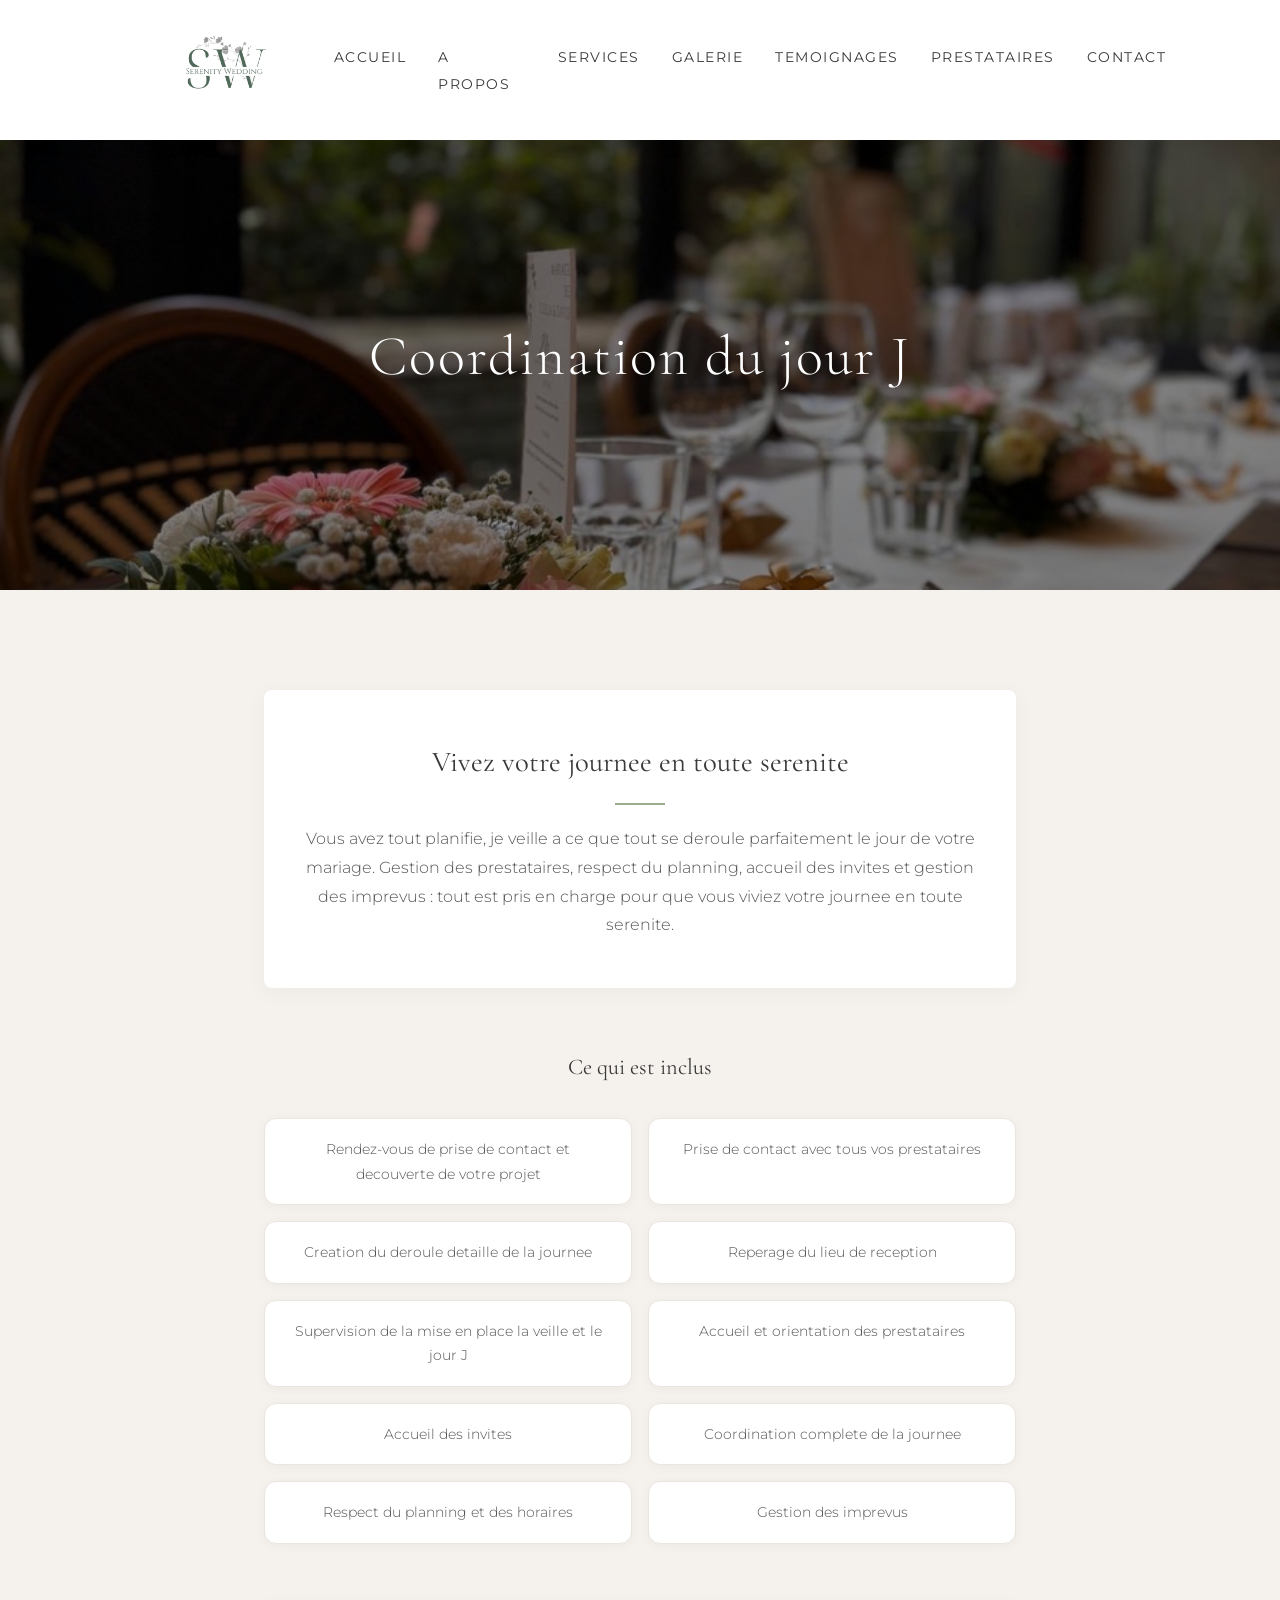
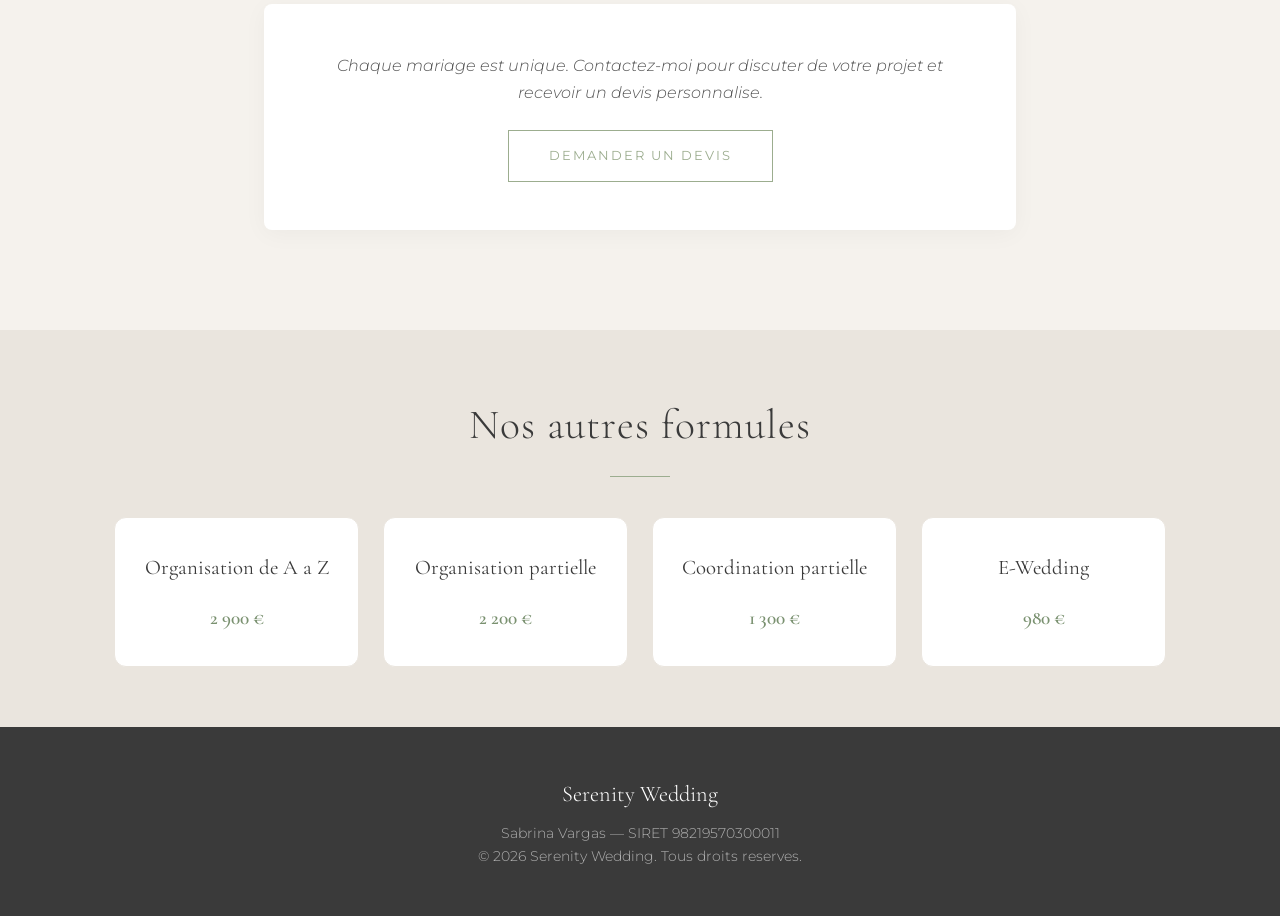
==== coordination-jour-j.html @ 988cf2c5 "Hover vert sauge sur les cartes services + bouton En savoir plus vert Co-Authored-By: Claude Opus 4." ====
<!DOCTYPE html>
<html lang="fr">
<head>
  <meta charset="UTF-8">
  <meta name="viewport" content="width=device-width, initial-scale=1.0">
  <title>Coordination du jour J | Serenity Wedding</title>
  <meta name="description" content="Formule Coordination du jour J - Serenity Wedding coordonne votre mariage pour une journee parfaite.">
  <link rel="preconnect" href="https://fonts.googleapis.com">
  <link href="https://fonts.googleapis.com/css2?family=Cormorant+Garamond:ital,wght@0,300;0,400;0,600;1,300;1,400&family=Montserrat:wght@300;400;500&display=swap" rel="stylesheet">
  <link rel="stylesheet" href="style.css?v=5">
</head>
<body>

  <nav class="navbar" id="navbar">
    <div class="nav-container">
      <a href="index.html" class="logo"><img src="images/logoserenitywedding.jpeg" alt="Serenity Wedding" class="logo-img"></a>
      <button class="nav-toggle" id="nav-toggle" aria-label="Menu">
        <span></span><span></span><span></span>
      </button>
      <ul class="nav-links" id="nav-links">
        <li><a href="index.html">Accueil</a></li>
        <li><a href="index.html#about">A propos</a></li>
        <li><a href="index.html#services">Services</a></li>
        <li><a href="index.html#galerie">Galerie</a></li>
        <li><a href="index.html#temoignages">Temoignages</a></li>
        <li><a href="index.html#partenaires">Prestataires</a></li>
        <li><a href="index.html#contact">Contact</a></li>
      </ul>
    </div>
  </nav>

  <section class="service-hero">
    <div class="service-hero-overlay"></div>
    <div class="service-hero-content">
      <h1>Coordination du jour J</h1>
    </div>
  </section>

  <section class="section">
    <div class="container service-detail">
      <div class="service-detail-intro">
        <h2>Vivez votre journee en toute serenite</h2>
        <p>
          Vous avez tout planifie, je veille a ce que tout se deroule parfaitement
          le jour de votre mariage. Gestion des prestataires, respect du planning,
          accueil des invites et gestion des imprevus : tout est pris en charge
          pour que vous viviez votre journee en toute serenite.
        </p>
      </div>
      <div class="service-detail-includes">
        <h3>Ce qui est inclus</h3>
        <ul>
          <li>Rendez-vous de prise de contact et decouverte de votre projet</li>
          <li>Prise de contact avec tous vos prestataires</li>
          <li>Creation du deroule detaille de la journee</li>
          <li>Reperage du lieu de reception</li>
          <li>Supervision de la mise en place la veille et le jour J</li>
          <li>Accueil et orientation des prestataires</li>
          <li>Accueil des invites</li>
          <li>Coordination complete de la journee</li>
          <li>Respect du planning et des horaires</li>
          <li>Gestion des imprevus</li>
        </ul>
      </div>
      <div class="service-detail-cta">
        <p>Chaque mariage est unique. Contactez-moi pour discuter de votre projet et recevoir un devis personnalise.</p>
        <a href="index.html#contact" class="btn">Demander un devis</a>
      </div>
    </div>
  </section>

  <section class="other-services">
    <div class="container">
      <h2 class="section-title">Nos autres formules</h2>
      <div class="services-grid">
        <a href="organisation-de-a-a-z.html" class="service-card">
          <h3>Organisation de A a Z</h3>
          <p class="service-price">2 900 &euro;</p>
        </a>
        <a href="organisation-partielle.html" class="service-card">
          <h3>Organisation partielle</h3>
          <p class="service-price">2 200 &euro;</p>
        </a>
        <a href="coordination-partielle.html" class="service-card">
          <h3>Coordination partielle</h3>
          <p class="service-price">1 300 &euro;</p>
        </a>
        <a href="e-wedding.html" class="service-card">
          <h3>E-Wedding</h3>
          <p class="service-price">980 &euro;</p>
        </a>
      </div>
    </div>
  </section>

  <footer class="footer">
    <div class="container">
      <p class="footer-logo">Serenity Wedding</p>
      <p>Sabrina Vargas — SIRET 98219570300011</p>
      <p>&copy; 2026 Serenity Wedding. Tous droits reserves.</p>
    </div>
  </footer>

  <script src="script.js"></script>
</body>
</html>
---- style.css ----
/* ===== Variables & Reset ===== */
:root {
  --color-cream: #f5f2ed;
  --color-blush: #eae5de;
  --color-rose: #c5cfc0;
  --color-sage: #9cad8f;
  --color-sage-dark: #7a9170;
  --color-dark: #3a3a3a;
  --color-text: #555;
  --color-white: #fff;
  --font-heading: 'Cormorant Garamond', Georgia, serif;
  --font-body: 'Montserrat', Arial, sans-serif;
}

*, *::before, *::after {
  margin: 0;
  padding: 0;
  box-sizing: border-box;
}

html {
  scroll-behavior: smooth;
}

body {
  font-family: var(--font-body);
  font-weight: 300;
  color: var(--color-text);
  background: var(--color-cream);
  line-height: 1.7;
}

a {
  text-decoration: none;
  color: inherit;
}

ul {
  list-style: none;
}

img {
  max-width: 100%;
  display: block;
}

.container {
  max-width: 1100px;
  margin: 0 auto;
  padding: 0 24px;
}

/* ===== Navbar ===== */
.navbar {
  position: fixed;
  top: 0;
  left: 0;
  width: 100%;
  z-index: 100;
  background: var(--color-white);
  box-shadow: 0 2px 20px rgba(0,0,0,0.06);
  transition: box-shadow 0.3s;
}

.nav-container {
  max-width: 1100px;
  margin: 0 auto;
  padding: 0 24px;
  display: flex;
  justify-content: space-between;
  align-items: center;
  height: 140px;
}

.logo {
  display: flex;
  align-items: center;
}

.logo-img {
  height: 110px;
  width: 220px;
  object-fit: contain;
}

.nav-links {
  display: flex;
  gap: 32px;
}

.nav-links a {
  font-size: 0.85rem;
  font-weight: 400;
  text-transform: uppercase;
  letter-spacing: 1.5px;
  color: var(--color-dark);
  transition: color 0.3s;
  position: relative;
}

.nav-links a::after {
  content: '';
  position: absolute;
  bottom: -4px;
  left: 0;
  width: 0;
  height: 1px;
  background: var(--color-sage);
  transition: width 0.3s;
}

.nav-links a:hover::after {
  width: 100%;
}

.nav-toggle {
  display: none;
  background: none;
  border: none;
  cursor: pointer;
  flex-direction: column;
  gap: 5px;
}

.nav-toggle span {
  display: block;
  width: 24px;
  height: 2px;
  background: var(--color-dark);
}

/* ===== Hero ===== */
.hero {
  position: relative;
  height: 100vh;
  min-height: 600px;
  display: flex;
  align-items: center;
  justify-content: center;
  text-align: center;
  background: url('images/deco.jpg') center/cover no-repeat;
  overflow: hidden;
}

.hero-overlay {
  position: absolute;
  inset: 0;
  background: rgba(0,0,0,0.4);
}

.hero-content {
  position: relative;
  z-index: 1;
  color: var(--color-white);
  padding: 0 24px;
}

.hero-subtitle {
  font-family: var(--font-body);
  font-size: 0.85rem;
  text-transform: uppercase;
  letter-spacing: 4px;
  margin-bottom: 16px;
  font-weight: 400;
}

.hero-content h1 {
  font-family: var(--font-heading);
  font-size: clamp(2.5rem, 6vw, 5rem);
  font-weight: 300;
  letter-spacing: 2px;
  margin-bottom: 16px;
  line-height: 1.1;
}

.hero-tagline {
  font-family: var(--font-heading);
  font-size: clamp(1rem, 2.5vw, 1.4rem);
  font-weight: 300;
  font-style: italic;
  margin-bottom: 40px;
  opacity: 0.9;
}

/* ===== Button ===== */
.btn {
  display: inline-block;
  padding: 14px 40px;
  border: 1.5px solid var(--color-white);
  color: var(--color-white);
  font-family: var(--font-body);
  font-size: 0.8rem;
  text-transform: uppercase;
  letter-spacing: 2px;
  font-weight: 400;
  background: transparent;
  cursor: pointer;
  transition: background 0.3s, color 0.3s;
}

.btn:hover {
  background: var(--color-white);
  color: var(--color-dark);
}

.section .btn {
  border-color: var(--color-sage);
  color: var(--color-sage);
}

.section .btn:hover {
  background: var(--color-sage);
  color: var(--color-white);
}

/* ===== Sections ===== */
.section {
  padding: 100px 0;
}

.section-alt {
  background: var(--color-blush);
}

.section-title {
  font-family: var(--font-heading);
  font-size: clamp(1.8rem, 4vw, 2.6rem);
  font-weight: 300;
  text-align: center;
  color: var(--color-dark);
  margin-bottom: 60px;
  letter-spacing: 1px;
}

.section-title::after {
  content: '';
  display: block;
  width: 60px;
  height: 1px;
  background: var(--color-sage);
  margin: 16px auto 0;
}

/* ===== Presentation Sabrina ===== */
.presentation {
  padding: 0;
}

.presentation-content {
  display: grid;
  grid-template-columns: 1fr 1fr;
  min-height: 700px;
}

.presentation-text {
  display: flex;
  flex-direction: column;
  align-items: center;
  justify-content: center;
  padding: 80px 60px;
  background: var(--color-cream);
  text-align: center;
}

.presentation-line {
  width: 1px;
  height: 60px;
  background: var(--color-dark);
  margin-bottom: 32px;
}

.presentation-text h2 {
  font-family: var(--font-heading);
  font-size: clamp(2rem, 4vw, 3rem);
  font-weight: 400;
  color: var(--color-dark);
  letter-spacing: 3px;
  text-transform: uppercase;
  margin-bottom: 20px;
}

.presentation-tagline {
  font-family: var(--font-heading);
  font-size: 1.15rem;
  font-style: italic;
  color: var(--color-text);
  margin-bottom: 28px;
  line-height: 1.8;
}

.presentation-about p {
  font-size: 0.95rem;
  margin-bottom: 16px;
  max-width: 400px;
  text-align: center;
}

.presentation-logo {
  margin-top: 32px;
  height: 180px;
  width: auto;
}

.presentation-photo {
  overflow: hidden;
}

.presentation-photo img {
  width: 100%;
  height: 100%;
  object-fit: cover;
}

.about-image img {
  width: 100%;
  border-radius: 4px;
  object-fit: cover;
}

.gallery-item img {
  width: 100%;
  aspect-ratio: 1;
  object-fit: cover;
  border-radius: 4px;
  transition: transform 0.4s;
}

.gallery-item:hover img {
  transform: scale(1.05);
}

/* ===== Placeholder images ===== */
.placeholder-img {
  width: 100%;
  aspect-ratio: 4/3;
  background: linear-gradient(135deg, var(--color-blush), #b5c4ae);
  display: flex;
  align-items: center;
  justify-content: center;
  font-family: var(--font-heading);
  font-size: 1.1rem;
  color: var(--color-white);
  font-style: italic;
  border-radius: 4px;
}

/* ===== Services ===== */
.services-grid {
  display: grid;
  grid-template-columns: repeat(3, 1fr);
  gap: 32px;
}

.service-card {
  background: var(--color-white);
  padding: 48px 36px;
  text-align: center;
  border-radius: 12px;
  border: 1px solid var(--color-blush);
  transition: transform 0.3s, box-shadow 0.3s, background 0.3s, border-color 0.3s;
}

.service-card:hover {
  transform: translateY(-4px);
  box-shadow: 0 12px 40px rgba(0,0,0,0.06);
  background: var(--color-sage);
  border-color: var(--color-sage);
}

.service-card:hover h3,
.service-card:hover p,
.service-card:hover .service-icon,
.service-card:hover .service-price,
.service-card:hover .service-link {
  color: var(--color-white);
}

.service-icon {
  font-size: 2rem;
  color: var(--color-sage);
  margin-bottom: 20px;
}

.service-card h3 {
  font-family: var(--font-heading);
  font-size: 1.3rem;
  font-weight: 400;
  color: var(--color-dark);
  margin-bottom: 12px;
}

.service-card p {
  font-size: 0.9rem;
  line-height: 1.7;
}

/* ===== Gallery ===== */
.gallery-grid {
  display: grid;
  grid-template-columns: repeat(3, 1fr);
  gap: 16px;
}

.gallery-item {
  overflow: hidden;
  border-radius: 4px;
}

.gallery-item .placeholder-img {
  aspect-ratio: 1;
  transition: transform 0.4s;
}

.gallery-item:hover .placeholder-img {
  transform: scale(1.05);
}

/* ===== Testimonials ===== */
.testimonials-grid {
  display: grid;
  grid-template-columns: repeat(3, 1fr);
  gap: 32px;
}

.testimonial-card {
  background: var(--color-white);
  padding: 40px 32px;
  border-radius: 4px;
  text-align: center;
}

.testimonial-stars {
  color: var(--color-sage);
  font-size: 1.2rem;
  margin-bottom: 16px;
  letter-spacing: 2px;
}

.testimonial-text {
  font-family: var(--font-heading);
  font-size: 1.1rem;
  font-style: italic;
  color: var(--color-dark);
  line-height: 1.7;
  margin-bottom: 20px;
}

.testimonial-author {
  font-size: 0.85rem;
  color: var(--color-sage);
  font-weight: 500;
  letter-spacing: 1px;
}

/* ===== Partenaires ===== */
.partenaires-intro {
  text-align: center;
  font-size: 0.95rem;
  max-width: 600px;
  margin: -40px auto 48px;
}

.partenaires-grid {
  display: grid;
  grid-template-columns: repeat(4, 1fr);
  gap: 32px;
}

.partenaire-card {
  background: var(--color-white);
  padding: 32px 24px;
  text-align: center;
  border-radius: 4px;
  transition: transform 0.3s, box-shadow 0.3s;
}

.partenaire-card:hover {
  transform: translateY(-4px);
  box-shadow: 0 12px 40px rgba(0,0,0,0.06);
}

.partenaire-logo-img {
  width: 120px;
  height: 120px;
  object-fit: contain;
  margin: 0 auto 16px;
  border-radius: 50%;
}

.partenaire-card h3 {
  font-family: var(--font-heading);
  font-size: 1.1rem;
  font-weight: 400;
  color: var(--color-dark);
  margin-bottom: 4px;
}

.partenaire-card p {
  font-size: 0.8rem;
  color: var(--color-sage);
  text-transform: uppercase;
  letter-spacing: 1px;
}

/* ===== Contact ===== */
.contact-content {
  display: grid;
  grid-template-columns: 1fr 1fr;
  gap: 60px;
}

.contact-info h3 {
  font-family: var(--font-heading);
  font-size: 1.6rem;
  font-weight: 400;
  color: var(--color-dark);
  margin-bottom: 16px;
}

.contact-info > p {
  font-size: 0.95rem;
  margin-bottom: 28px;
}

.contact-details p {
  font-size: 0.9rem;
  margin-bottom: 8px;
}

.social-links {
  margin-top: 24px;
  display: flex;
  gap: 20px;
}

.social-links a {
  font-size: 0.8rem;
  text-transform: uppercase;
  letter-spacing: 1.5px;
  color: var(--color-sage);
  font-weight: 500;
  transition: opacity 0.3s;
}

.social-links a:hover {
  opacity: 0.7;
}

.contact-form {
  display: flex;
  flex-direction: column;
  gap: 16px;
}

.contact-form input,
.contact-form textarea {
  width: 100%;
  padding: 14px 18px;
  border: 1px solid #ddd;
  background: var(--color-white);
  font-family: var(--font-body);
  font-size: 0.9rem;
  font-weight: 300;
  color: var(--color-dark);
  border-radius: 4px;
  transition: border-color 0.3s;
}

.contact-form input:focus,
.contact-form textarea:focus {
  outline: none;
  border-color: var(--color-sage);
}

.contact-form textarea {
  resize: vertical;
}

.contact-form .btn {
  align-self: flex-start;
  border-color: var(--color-sage);
  color: var(--color-sage);
}

.contact-form .btn:hover {
  background: var(--color-sage);
  color: var(--color-white);
}

/* ===== Footer ===== */
.footer {
  background: var(--color-dark);
  color: rgba(255,255,255,0.6);
  text-align: center;
  padding: 48px 0;
  font-size: 0.85rem;
}

.footer-logo {
  font-family: var(--font-heading);
  font-size: 1.4rem;
  color: var(--color-white);
  margin-bottom: 8px;
  font-weight: 300;
}

/* ===== Service cards on homepage ===== */
.formules-subtitle {
  text-align: center;
  font-family: var(--font-heading);
  font-size: 1.1rem;
  font-style: italic;
  color: var(--color-text);
  margin-top: -48px;
  margin-bottom: 48px;
}

.service-card {
  display: block;
  text-decoration: none;
  color: inherit;
}

.service-price {
  font-family: var(--font-heading);
  font-size: 1.6rem;
  font-weight: 600;
  color: var(--color-sage-dark);
  margin-top: 16px;
}

.service-link {
  display: inline-block;
  margin-top: 16px;
  padding: 8px 20px;
  font-size: 0.75rem;
  text-transform: uppercase;
  letter-spacing: 1.5px;
  color: var(--color-white);
  background: var(--color-sage);
  border-radius: 50px;
  font-weight: 500;
  transition: background 0.3s;
}

.service-card:hover .service-link {
  background: var(--color-white);
  color: var(--color-sage);
}

/* ===== Service detail pages ===== */
.service-hero {
  position: relative;
  height: 50vh;
  min-height: 350px;
  display: flex;
  align-items: center;
  justify-content: center;
  text-align: center;
  background: url('images/deco.jpg') center/cover no-repeat;
  margin-top: 140px;
}

.service-hero-overlay {
  position: absolute;
  inset: 0;
  background: rgba(0,0,0,0.45);
}

.service-hero-content {
  position: relative;
  z-index: 1;
  color: var(--color-white);
}

.service-hero-content h1 {
  font-family: var(--font-heading);
  font-size: clamp(2rem, 5vw, 3.5rem);
  font-weight: 300;
  letter-spacing: 2px;
  margin-bottom: 16px;
}

.service-hero-price {
  font-family: var(--font-heading);
  font-size: 2rem;
  font-weight: 400;
}

.service-detail {
  max-width: 800px;
}

.service-detail-intro {
  text-align: center;
  margin-bottom: 60px;
  background: var(--color-white);
  padding: 48px 40px;
  border-radius: 8px;
  box-shadow: 0 4px 24px rgba(0,0,0,0.04);
}

.service-detail-intro h2 {
  font-family: var(--font-heading);
  font-size: 1.8rem;
  font-weight: 400;
  color: var(--color-dark);
  margin-bottom: 20px;
}

.service-detail-intro h2::after {
  content: '';
  display: block;
  width: 50px;
  height: 2px;
  background: var(--color-sage);
  margin: 16px auto 0;
}

.service-detail-intro p {
  font-size: 1rem;
  line-height: 1.8;
}

.service-detail-includes {
  margin-bottom: 60px;
  text-align: center;
}

.service-detail-includes h3 {
  font-family: var(--font-heading);
  font-size: 1.4rem;
  font-weight: 400;
  color: var(--color-dark);
  margin-bottom: 32px;
  text-align: center;
}

.service-detail-includes ul {
  list-style: none;
  padding: 0;
  display: grid;
  grid-template-columns: 1fr 1fr;
  gap: 16px;
}

.service-detail-includes li {
  background: var(--color-white);
  padding: 18px 24px;
  border-radius: 12px;
  font-size: 0.9rem;
  box-shadow: 0 2px 12px rgba(0,0,0,0.04);
  border: 1px solid var(--color-blush);
  text-align: center;
  transition: background 0.3s, border-color 0.3s;
}

.service-detail-includes li:hover {
  background: var(--color-sage);
  color: var(--color-white);
  border-color: var(--color-sage);
}

/* ===== Other services nav ===== */
.other-services {
  background: var(--color-blush);
  padding: 60px 0;
}

.other-services .section-title {
  margin-bottom: 40px;
}

.other-services .services-grid {
  display: grid;
  grid-template-columns: repeat(auto-fit, minmax(200px, 1fr));
  gap: 24px;
}

.other-services .service-card {
  padding: 32px 24px;
}

.other-services .service-card .service-price {
  font-size: 1.2rem;
}

.service-detail-cta {
  text-align: center;
  padding: 48px 40px;
  background: var(--color-white);
  border-radius: 8px;
  box-shadow: 0 4px 24px rgba(0,0,0,0.04);
}

.service-detail-cta p {
  font-size: 1rem;
  margin-bottom: 24px;
  font-style: italic;
}

/* ===== Responsive ===== */
@media (max-width: 768px) {
  .nav-toggle {
    display: flex;
  }

  .nav-links {
    position: fixed;
    top: 0;
    right: -100%;
    width: 280px;
    height: 100vh;
    background: var(--color-white);
    flex-direction: column;
    padding: 80px 40px;
    gap: 24px;
    transition: right 0.3s;
    box-shadow: -4px 0 20px rgba(0,0,0,0.1);
  }

  .nav-links.active {
    right: 0;
  }

  .nav-links a {
    color: var(--color-dark);
    font-size: 0.9rem;
  }

  .presentation-content,
  .contact-content {
    grid-template-columns: 1fr;
    gap: 40px;
  }

  .presentation-text {
    padding: 60px 32px;
  }

  .services-grid {
    grid-template-columns: 1fr;
  }

  .partenaires-grid {
    grid-template-columns: repeat(2, 1fr);
  }

  .gallery-grid {
    grid-template-columns: repeat(2, 1fr);
  }

  .testimonials-grid {
    grid-template-columns: 1fr;
  }

  .section {
    padding: 60px 0;
  }
}
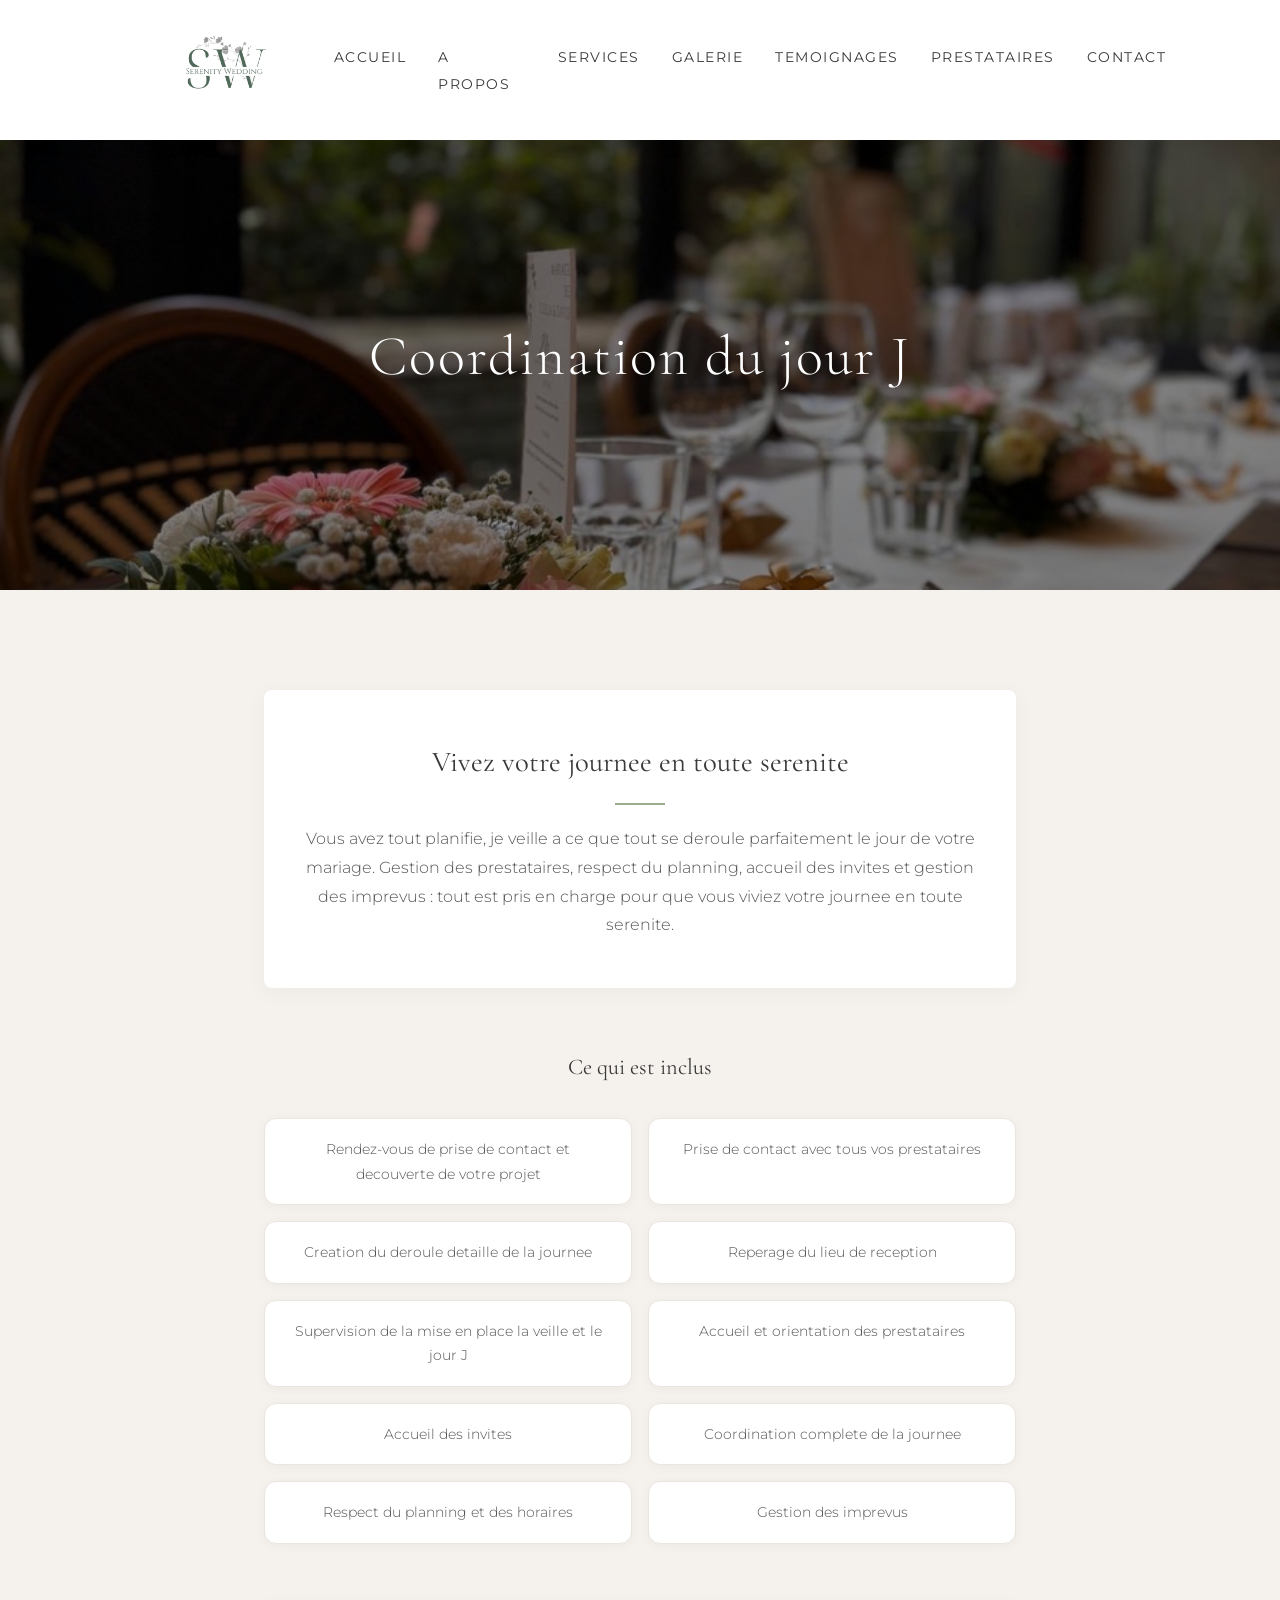
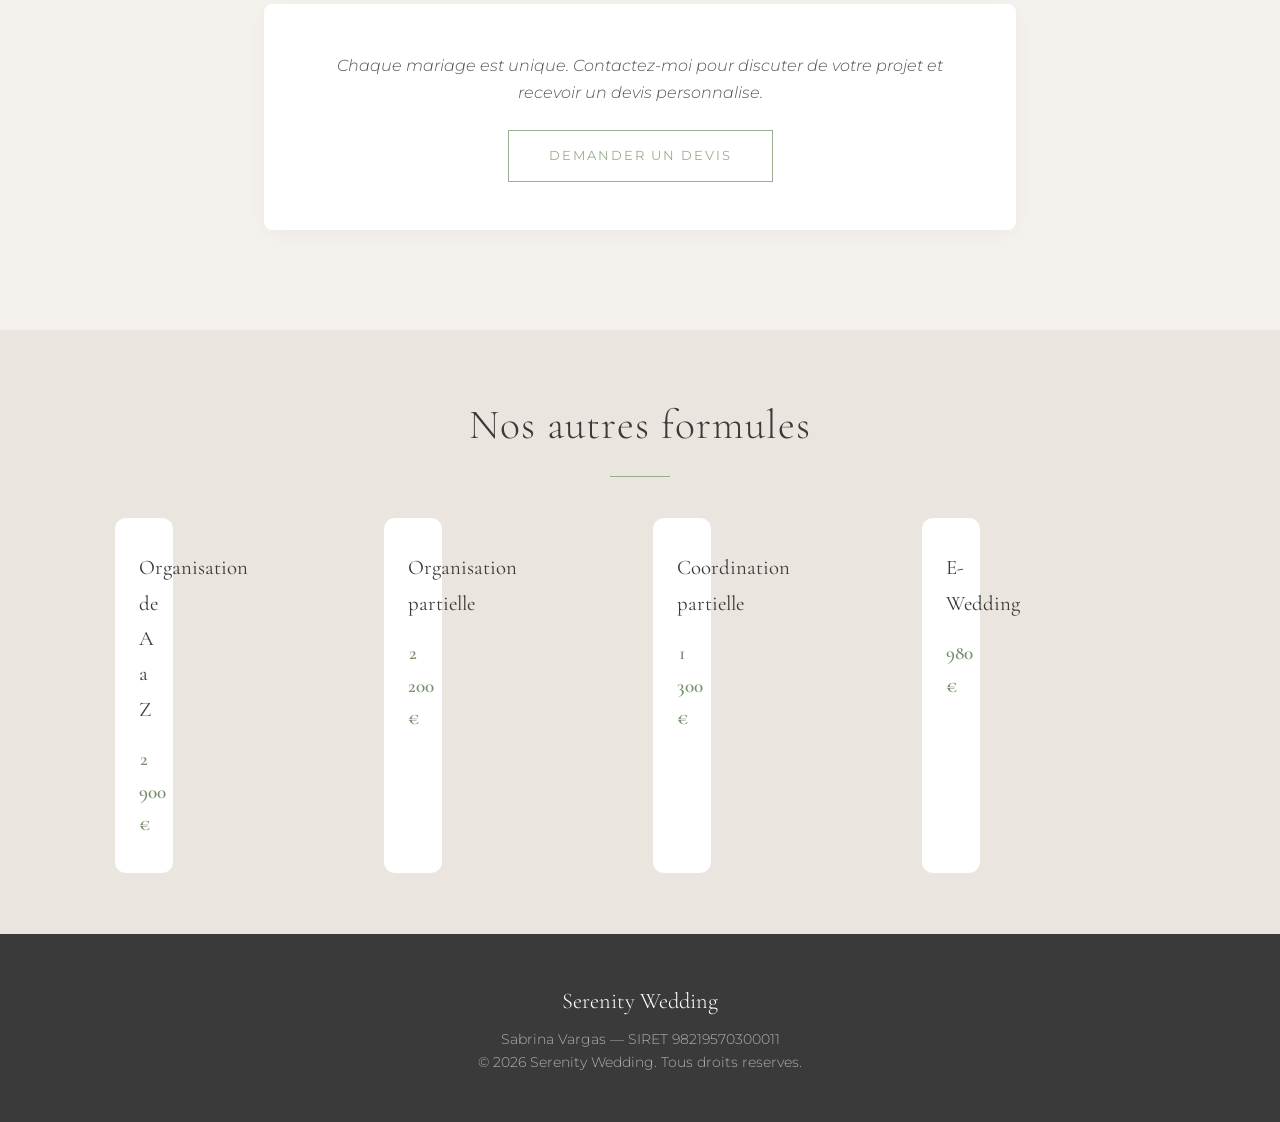
==== commit c941f609: "Centrage des cartes services (5 cartes sur 3 colonnes) Co-Authored-By: Claude Opus 4.6 (1M context) " ====
--- a/coordination-jour-j.html
+++ b/coordination-jour-j.html
@@ -7,7 +7,7 @@
   <meta name="description" content="Formule Coordination du jour J - Serenity Wedding coordonne votre mariage pour une journee parfaite.">
   <link rel="preconnect" href="https://fonts.googleapis.com">
   <link href="https://fonts.googleapis.com/css2?family=Cormorant+Garamond:ital,wght@0,300;0,400;0,600;1,300;1,400&family=Montserrat:wght@300;400;500&display=swap" rel="stylesheet">
-  <link rel="stylesheet" href="style.css?v=5">
+  <link rel="stylesheet" href="style.css?v=6">
 </head>
 <body>
 
--- a/style.css
+++ b/style.css
@@ -346,9 +346,14 @@
 
 /* ===== Services ===== */
 .services-grid {
-  display: grid;
-  grid-template-columns: repeat(3, 1fr);
+  display: flex;
+  flex-wrap: wrap;
+  justify-content: center;
   gap: 32px;
+}
+
+.services-grid .service-card {
+  width: calc(33.333% - 22px);
 }
 
 .service-card {
